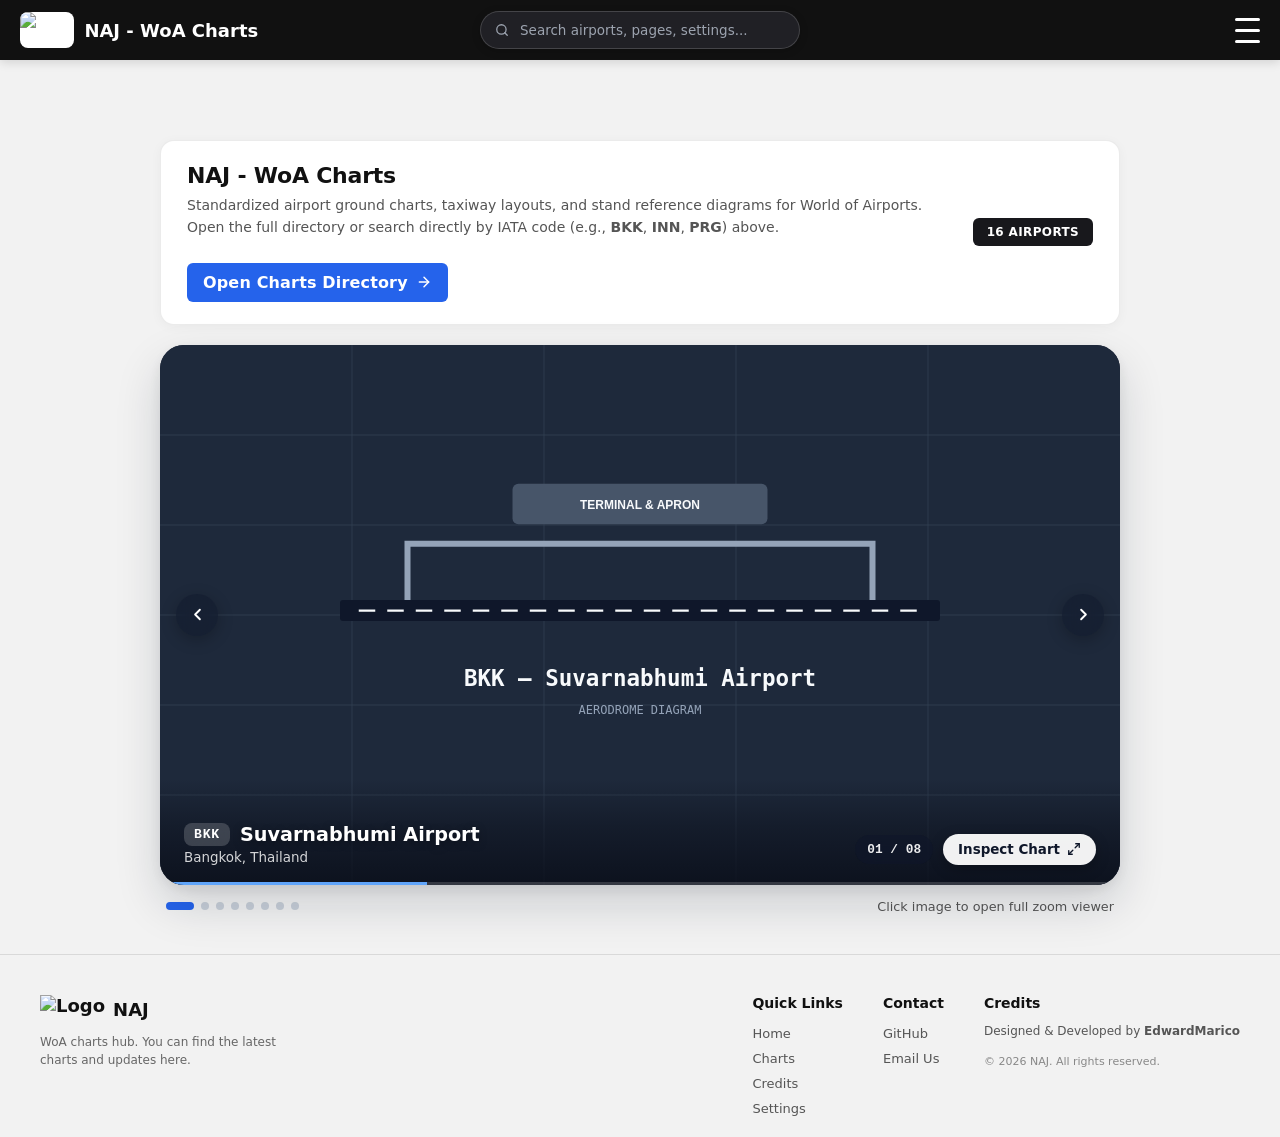
==== index.html @ 23a6c2d7 "Add files via upload" ====
<!DOCTYPE html>
<html lang="en">
<head>
    <meta charset="UTF-8">
    <meta name="viewport" content="width=device-width, initial-scale=1.0">
    <title>NAJ - WoA Charts</title>
    <link rel="icon" type="image/png" href="web-data/picture/Logoicon1.png">
    <script>
        if (localStorage.getItem("app_theme") === "dark") {
            document.documentElement.classList.add("dark-mode");
        }
    </script>
    <link rel="stylesheet" href="style.css">
    <style>
        /* ==========================================
           HOME PAGE — BORDERLESS FULL-BLEED PREVIEW
           ========================================== */
        .home-banner-actions {
            display: flex;
            flex-wrap: wrap;
            align-items: center;
            gap: 12px;
            margin-top: 16px;
        }

        .home-banner-actions .primary-btn {
            display: inline-flex;
            align-items: center;
            gap: 8px;
            text-decoration: none;
            font-weight: 600;
            letter-spacing: 0.01em;
        }

        /* พื้นที่แสดงภาพแบบโดดๆ ไม่มีเส้นกรอบล้อมรอบ */
        .preview-stage {
            width: 100%;
            display: flex;
            flex-direction: column;
            gap: 14px;
        }

        .chart-carousel-box {
            position: relative;
            width: 100%;
            aspect-ratio: 16 / 9;
            border-radius: 24px;
            overflow: hidden;
            border: none;
            background: #0f172a;
            box-shadow: 0 20px 46px rgba(15, 23, 42, 0.16), 0 4px 14px rgba(15, 23, 42, 0.08);
            user-select: none;
            transform: translateZ(0);
        }

        .dark-mode .chart-carousel-box {
            box-shadow: 0 24px 54px rgba(0, 0, 0, 0.48), 0 6px 18px rgba(0, 0, 0, 0.3);
        }

        .chart-carousel-track {
            display: flex;
            width: 100%;
            height: 100%;
            transition: transform 0.48s cubic-bezier(0.25, 1, 0.5, 1);
        }

        .no-animations .chart-carousel-track {
            transition: none;
        }

        .chart-carousel-slide {
            min-width: 100%;
            height: 100%;
            padding: 0;
            margin: 0;
            position: relative;
            cursor: pointer;
        }

        .chart-carousel-slide img {
            width: 100%;
            height: 100%;
            object-fit: cover;
            object-position: center;
            display: block;
            pointer-events: none;
            transition: transform 0.5s ease;
        }

        .chart-carousel-box:hover .chart-carousel-slide img {
            transform: scale(1.015);
        }

        .no-animations .chart-carousel-slide img {
            transition: none;
        }

        /* ไล่เฉดมืดบางๆ เฉพาะขอบล่างของภาพเพื่อให้ข้อความและปุ่มอ่านง่ายโดยไม่มีกรอบ */
        .preview-overlay-bar {
            position: absolute;
            left: 0;
            right: 0;
            bottom: 0;
            padding: 44px 24px 20px;
            background: linear-gradient(to top, rgba(9, 13, 24, 0.84) 0%, rgba(9, 13, 24, 0.45) 55%, rgba(9, 13, 24, 0) 100%);
            display: flex;
            justify-content: space-between;
            align-items: flex-end;
            gap: 16px;
            flex-wrap: wrap;
            z-index: 4;
            pointer-events: none;
        }

        .preview-overlay-info {
            display: flex;
            flex-direction: column;
            gap: 4px;
            color: #ffffff;
        }

        .preview-overlay-title-row {
            display: flex;
            align-items: center;
            gap: 10px;
            flex-wrap: wrap;
        }

        .preview-overlay-iata {
            font-family: ui-monospace, SFMono-Regular, Menlo, Monaco, Consolas, monospace;
            font-size: 0.82rem;
            font-weight: 700;
            letter-spacing: 0.06em;
            padding: 4px 10px;
            border-radius: 8px;
            background: rgba(255, 255, 255, 0.18);
            backdrop-filter: blur(10px);
            color: #ffffff;
        }

        .preview-overlay-name {
            margin: 0;
            font-size: 1.2rem;
            font-weight: 700;
            color: #ffffff;
            text-shadow: 0 2px 8px rgba(0, 0, 0, 0.35);
        }

        .preview-overlay-sub {
            font-size: 0.84rem;
            color: rgba(255, 255, 255, 0.82);
        }

        .preview-overlay-actions {
            display: flex;
            align-items: center;
            gap: 10px;
            pointer-events: auto;
        }

        .preview-overlay-counter {
            font-family: ui-monospace, SFMono-Regular, Menlo, Monaco, Consolas, monospace;
            font-size: 0.8rem;
            font-weight: 600;
            padding: 7px 12px;
            border-radius: 999px;
            background: rgba(15, 23, 42, 0.55);
            backdrop-filter: blur(10px);
            color: rgba(255, 255, 255, 0.92);
        }

        .preview-overlay-btn {
            display: inline-flex;
            align-items: center;
            gap: 7px;
            padding: 8px 15px;
            border-radius: 999px;
            background: rgba(255, 255, 255, 0.94);
            color: #0f172a;
            font-size: 0.84rem;
            font-weight: 700;
            text-decoration: none;
            box-shadow: 0 4px 14px rgba(0, 0, 0, 0.25);
            transition: transform 0.2s ease, background-color 0.2s ease;
        }

        .preview-overlay-btn:hover {
            background: #ffffff;
            transform: translateY(-1px);
        }

        /* ปุ่มเลื่อนซ้าย-ขวาแบบไร้เส้นกรอบ */
        .carousel-nav-btn {
            position: absolute;
            top: 50%;
            transform: translateY(-50%);
            width: 42px;
            height: 42px;
            border-radius: 50%;
            border: none;
            background: rgba(15, 23, 42, 0.48);
            backdrop-filter: blur(10px);
            color: #ffffff;
            display: grid;
            place-items: center;
            cursor: pointer;
            z-index: 5;
            box-shadow: 0 4px 16px rgba(0, 0, 0, 0.24);
            transition: transform 0.2s ease, background-color 0.2s ease;
        }

        .carousel-nav-btn:hover {
            background: rgba(15, 23, 42, 0.78);
            transform: translateY(-50%) scale(1.06);
        }

        .carousel-nav-btn.prev {
            left: 16px;
        }

        .carousel-nav-btn.next {
            right: 16px;
        }

        /* เส้น Progress บางๆ ติดขอบล่างสุดของรูป */
        .carousel-progress {
            position: absolute;
            left: 0;
            right: 0;
            bottom: 0;
            height: 3px;
            background: rgba(255, 255, 255, 0.16);
            z-index: 6;
        }

        .carousel-progress-fill {
            height: 100%;
            width: 0%;
            background: #60a5fa;
            transition: width 0.1s linear;
        }

        /* จุดบอกตำแหน่งสไลด์แบบมินิมอลด้านล่างภาพ */
        .carousel-controls-row {
            display: flex;
            justify-content: space-between;
            align-items: center;
            padding: 0 6px;
        }

        .carousel-dots {
            display: flex;
            align-items: center;
            gap: 7px;
        }

        .carousel-dot {
            width: 8px;
            height: 8px;
            border-radius: 999px;
            border: none;
            padding: 0;
            background: rgba(148, 163, 184, 0.45);
            cursor: pointer;
            transition: width 0.25s ease, background-color 0.25s ease;
        }

        .carousel-dot.active {
            width: 28px;
            background: #2563eb;
        }

        .dark-mode .carousel-dot.active {
            background: #60a5fa;
        }

        .preview-caption-hint {
            font-size: 0.8rem;
            opacity: 0.65;
        }

        @media (max-width: 640px) {
            .chart-carousel-box {
                aspect-ratio: 4 / 3;
                border-radius: 18px;
            }
            .preview-overlay-bar {
                padding: 36px 16px 16px;
            }
            .preview-overlay-name {
                font-size: 1.02rem;
            }
            .carousel-nav-btn {
                width: 36px;
                height: 36px;
            }
            .carousel-nav-btn.prev {
                left: 10px;
            }
            .carousel-nav-btn.next {
                right: 10px;
            }
        }
    </style>
</head>
<body>
    <!-- ==========================================
         HEADER & NAVIGATION + CENTERED TOPBAR SEARCH
         ========================================== -->
    <header>
        <div class="topbar">
            <div class="topbar-left">
                <a href="index.html" class="logo">
                    <img src="web-data/picture/Logoicon1.png" alt="Logo">
                    <span id="logoText" class="logo-text">NAJ - WoA Charts</span>
                </a>
            </div>

            <div class="topbar-center">
                <div class="topbar-search" id="topbarSearchBox">
                    <span class="search-icon" aria-hidden="true">
                        <svg width="14" height="14" viewBox="0 0 24 24" fill="none" stroke="currentColor" stroke-width="2.2" stroke-linecap="round" stroke-linejoin="round">
                            <circle cx="11" cy="11" r="8"></circle>
                            <line x1="21" y1="21" x2="16.65" y2="16.65"></line>
                        </svg>
                    </span>
                    <input
                        type="text"
                        id="topbarSearchInput"
                        placeholder="Search airports, pages, settings..."
                        autocomplete="off"
                        aria-label="Search site"
                        aria-expanded="false"
                        aria-controls="searchDropdown"
                    >
                    <button type="button" id="clearSearchBtn" class="clear-search-btn" title="Clear search" aria-label="Clear search">&times;</button>

                    <!-- Dropdown แสดงผลลัพธ์การค้นหา (จัดการโดย search.js) -->
                    <div class="search-dropdown" id="searchDropdown" role="listbox" aria-label="Search suggestions"></div>
                </div>
            </div>

            <div class="topbar-right">
                <div class="menu">
                    <div class="hamburger" id="hamburgerMenu" role="button" tabindex="0" aria-label="Toggle menu" aria-expanded="false">
                        <span class="bar"></span>
                        <span class="bar"></span>
                        <span class="bar"></span>
                    </div>
                </div>
            </div>
        </div>

        <div class="menu-card">
            <h2>Menu</h2>
            <button onclick="navigateTo('charts.html')" style="--menu-index: 1;">WoA Charts</button>
            <button onclick="navigateTo('credits.html')" style="--menu-index: 2;">Credits</button>
            <button onclick="navigateTo('settings.html')" class="settings-btn" title="Settings" aria-label="Settings" style="--menu-index: 3;">
                <svg width="16" height="16" viewBox="0 0 24 24" fill="none" stroke="currentColor" stroke-width="2" stroke-linecap="round" stroke-linejoin="round" aria-hidden="true">
                    <circle cx="12" cy="12" r="3"></circle>
                    <path d="M19.4 15a1.65 1.65 0 0 0 .33 1.82l.06.06a2 2 0 0 1 0 2.83 2 2 0 0 1-2.83 0l-.06-.06a1.65 1.65 0 0 0-1.82-.33 1.65 1.65 0 0 0-1 1.51V21a2 2 0 0 1-2 2 2 2 0 0 1-2-2v-.09A1.65 1.65 0 0 0 9 19.4a1.65 1.65 0 0 0-1.82.33l-.06.06a2 2 0 0 1-2.83 0 2 2 0 0 1 0-2.83l.06-.06a1.65 1.65 0 0 0 .33-1.82 1.65 1.65 0 0 0-1.51-1H3a2 2 0 0 1-2-2 2 2 0 0 1 2-2h.09A1.65 1.65 0 0 0 4.6 9a1.65 1.65 0 0 0-.33-1.82l-.06-.06a2 2 0 0 1 0-2.83 2 2 0 0 1 2.83 0l.06.06a1.65 1.65 0 0 0 1.82.33H9a1.65 1.65 0 0 0 1-1.51V3a2 2 0 0 1 2-2 2 2 0 0 1 2 2v.09a1.65 1.65 0 0 0 1 1.51 1.65 1.65 0 0 0 1.82-.33l.06-.06a2 2 0 0 1 2.83 0 2 2 0 0 1 0 2.83l-.06.06a1.65 1.65 0 0 0-.33 1.82V9a1.65 1.65 0 0 0 1.51 1H21a2 2 0 0 1 2 2 2 2 0 0 1-2 2h-.09a1.65 1.65 0 0 0-1.51 1z"></path>
                </svg>
            </button>
        </div>
    </header>

    <!-- ==========================================
         MAIN CONTENT (INTRO BANNER + BORDERLESS IMAGE PREVIEW)
         ========================================== -->
    <main class="NAJ-container">
        <div class="charts-wrapper">
            <!-- Banner หัวข้อหลัก -->
            <section class="charts-intro-banner reveal-section" style="--stagger-delay: 0ms;">
                <div class="intro-text">
                    <h1>NAJ - WoA Charts</h1>
                    <p>
                        Standardized airport ground charts, taxiway layouts, and stand reference diagrams for World of Airports.
                        Open the full directory or search directly by IATA code (e.g., <strong>BKK</strong>, <strong>INN</strong>, <strong>PRG</strong>) above.
                    </p>
                    <div class="home-banner-actions">
                        <a href="charts.html" class="primary-btn">
                            <span>Open Charts Directory</span>
                            <svg width="16" height="16" viewBox="0 0 24 24" fill="none" stroke="currentColor" stroke-width="2.2" stroke-linecap="round" stroke-linejoin="round" aria-hidden="true">
                                <line x1="5" y1="12" x2="19" y2="12"></line>
                                <polyline points="12 5 19 12 12 19"></polyline>
                            </svg>
                        </a>
                    </div>
                </div>
                <div class="charts-count-badge" id="homeChartsCountBadge">5 Charts</div>
            </section>

            <!-- ภาพ Preview โดดๆ เต็มกรอบโค้งมน ไม่มีเส้นกรอบ -->
            <section class="preview-stage reveal-section" style="--stagger-delay: 85ms;" aria-label="Airport Chart Preview">
                <div class="chart-carousel-box" id="chartCarouselBox">
                    <button type="button" class="carousel-nav-btn prev" id="chartPrevBtn" aria-label="Previous chart">
                        <svg width="19" height="19" viewBox="0 0 24 24" fill="none" stroke="currentColor" stroke-width="2.4" stroke-linecap="round" stroke-linejoin="round">
                            <polyline points="15 18 9 12 15 6"></polyline>
                        </svg>
                    </button>

                    <div class="chart-carousel-track" id="chartCarouselTrack"></div>

                    <button type="button" class="carousel-nav-btn next" id="chartNextBtn" aria-label="Next chart">
                        <svg width="19" height="19" viewBox="0 0 24 24" fill="none" stroke="currentColor" stroke-width="2.4" stroke-linecap="round" stroke-linejoin="round">
                            <polyline points="9 18 15 12 9 6"></polyline>
                        </svg>
                    </button>

                    <!-- ข้อมูลสนามบินซ้อนบนขอบล่างภาพ -->
                    <div class="preview-overlay-bar">
                        <div class="preview-overlay-info">
                            <div class="preview-overlay-title-row">
                                <span class="preview-overlay-iata" id="carouselIataBadge">INN</span>
                                <h2 class="preview-overlay-name" id="carouselAirportName">Innsbruck Airport</h2>
                            </div>
                            <span class="preview-overlay-sub" id="carouselAirportSub">Innsbruck, Austria • RWY 08 / 26</span>
                        </div>

                        <div class="preview-overlay-actions">
                            <span class="preview-overlay-counter" id="carouselCounterPill">01 / 05</span>
                            <a href="viewer.html?iata=INN" id="carouselViewerLink" class="preview-overlay-btn">
                                <span>Inspect Chart</span>
                                <svg width="14" height="14" viewBox="0 0 24 24" fill="none" stroke="currentColor" stroke-width="2.3" stroke-linecap="round" stroke-linejoin="round" aria-hidden="true">
                                    <polyline points="15 3 21 3 21 9"></polyline>
                                    <polyline points="9 21 3 21 3 15"></polyline>
                                    <line x1="21" y1="3" x2="14" y2="10"></line>
                                    <line x1="3" y1="21" x2="10" y2="14"></line>
                                </svg>
                            </a>
                        </div>
                    </div>

                    <div class="carousel-progress">
                        <div class="carousel-progress-fill" id="carouselProgressFill"></div>
                    </div>
                </div>

                <div class="carousel-controls-row">
                    <div class="carousel-dots" id="carouselDots"></div>
                    <span class="preview-caption-hint">Click image to open full zoom viewer</span>
                </div>
            </section>
        </div>
    </main>

    <!-- ==========================================
         FOOTER
         ========================================== -->
    <footer class="site-footer">
        <div class="footer-container">
            <div class="footer-brand">
                <a href="index.html" class="footer-logo">
                    <img src="web-data/picture/Logoicon1.png" alt="Logo">
                    <span>NAJ</span>
                </a>
                <p class="footer-desc">WoA charts hub. You can find the latest charts and updates here.</p>
            </div>

            <div class="footer-links-group">
                <div class="footer-col">
                    <h4>Quick Links</h4>
                    <ul>
                        <li><a href="index.html">Home</a></li>
                        <li><a href="charts.html">Charts</a></li>
                        <li><a href="credits.html">Credits</a></li>
                        <li><a href="settings.html">Settings</a></li>
                    </ul>
                </div>

                <div class="footer-col">
                    <h4>Contact</h4>
                    <ul>
                        <li><a href="https://github.com/EdwardMarico" target="_blank">GitHub</a></li>
                        <li><a href="mailto:thiraphat.yt.ac@gmail.com">Email Us</a></li>
                    </ul>
                </div>

                <div class="footer-col">
                    <h4>Credits</h4>
                    <p>Designed &amp; Developed by <strong>EdwardMarico</strong></p>
                    <p class="copyright">&copy; 2026 NAJ. All rights reserved.</p>
                </div>
            </div>
        </div>
    </footer>

    <script src="script.js"></script>
    <script src="context-menu.js"></script>
    <script src="search.js"></script>
    <script>
        // ข้อมูลสนามบินตัวอย่าง (ใช้เป็น Fallback เมื่อเปิดไฟล์โดยไม่ได้รันผ่าน Web Server)
        const defaultFeaturedCharts = [
            {
                iata: "INN",
                name: "Innsbruck Airport",
                location: "Innsbruck, Austria",
                rwy: "RWY 08 / 26",
                file: "https://res.cloudinary.com/r7rd0eyy/image/upload/v1795116016/INN.png"
            },
            {
                iata: "BRI",
                name: "Bari Karol Wojtyła Airport",
                location: "Bari, Italy",
                rwy: "RWY 07 / 25",
                file: "https://res.cloudinary.com/r7rd0eyy/image/upload/v1795116016/BRI.png"
            },
            {
                iata: "PRG",
                name: "Václav Havel Airport Prague",
                location: "Prague, Czech Republic",
                rwy: "RWY 06/24 • 12/30",
                file: "https://res.cloudinary.com/r7rd0eyy/image/upload/v1795116016/PRG.png"
            },
            {
                iata: "IAD",
                name: "Washington Dulles Intl",
                location: "Dulles, Virginia, USA",
                rwy: "RWY 01L/19R • 01C/19C • 01R/19L • 12/30",
                file: "https://res.cloudinary.com/r7rd0eyy/image/upload/v1795116016/IAD.png"
            },
            {
                iata: "BKK",
                name: "Suvarnabhumi Airport",
                location: "Bangkok, Thailand",
                rwy: "RWY 01L/19R • 01R/19L • 02R/20L",
                file: "https://res.cloudinary.com/r7rd0eyy/image/upload/v1795116016/BKK.png"
            }
        ];

        // ภาพจำลองเต็มกรอบ (ทำงานเฉพาะกรณีที่ยังไม่พบไฟล์รูปจริงตาม path)
        function buildFallbackSvg(chart) {
            const svg = `
                <svg xmlns="http://www.w3.org/2000/svg" width="1280" height="720" viewBox="0 0 1280 720">
                    <rect width="1280" height="720" fill="#1e293b"/>
                    <g stroke="#334155" stroke-width="1">
                        <line x1="0" y1="120" x2="1280" y2="120"/><line x1="0" y1="240" x2="1280" y2="240"/>
                        <line x1="0" y1="360" x2="1280" y2="360"/><line x1="0" y1="480" x2="1280" y2="480"/>
                        <line x1="0" y1="600" x2="1280" y2="600"/>
                        <line x1="256" y1="0" x2="256" y2="720"/><line x1="512" y1="0" x2="512" y2="720"/>
                        <line x1="768" y1="0" x2="768" y2="720"/><line x1="1024" y1="0" x2="1024" y2="720"/>
                    </g>
                    <rect x="240" y="340" width="800" height="28" rx="4" fill="#0f172a"/>
                    <line x1="265" y1="354" x2="1015" y2="354" stroke="#f8fafc" stroke-width="3" stroke-dasharray="22 16"/>
                    <path d="M 330 340 L 330 265 L 950 265 L 950 340" fill="none" stroke="#94a3b8" stroke-width="8"/>
                    <rect x="470" y="185" width="340" height="54" rx="8" fill="#475569"/>
                    <text x="640" y="218" text-anchor="middle" font-family="sans-serif" font-size="16" font-weight="bold" fill="#f8fafc">TERMINAL &amp; APRON</text>
                    <text x="640" y="455" text-anchor="middle" font-family="monospace" font-size="30" font-weight="bold" fill="#f8fafc">${chart.iata} — ${chart.name}</text>
                    <text x="640" y="492" text-anchor="middle" font-family="monospace" font-size="16" fill="#94a3b8">${chart.rwy || "AERODROME DIAGRAM"}</text>
                </svg>`;
            return "data:image/svg+xml;charset=UTF-8," + encodeURIComponent(svg);
        }

        document.addEventListener("DOMContentLoaded", async () => {
            // 1. ซิงค์ธีมและแอนิเมชันจากหน้า Settings
            const isDark = (localStorage.getItem("app_theme") || "light") === "dark";
            const isAnim = localStorage.getItem("setting_enableAnimation") !== "false";

            document.documentElement.classList.toggle("dark-mode", isDark);
            document.body.classList.toggle("dark-mode", isDark);
            document.body.classList.toggle("no-animations", !isAnim);

            const revealSections = document.querySelectorAll(".reveal-section");
            requestAnimationFrame(() => {
                setTimeout(() => {
                    revealSections.forEach((sec) => sec.classList.add("is-revealed"));
                }, 90);
            });

            // 2. แปลงข้อมูลสนามบินให้รองรับทั้ง "file" เดี่ยว และ "charts" หลายแบบ
            function normalizeAirportCharts(airport) {
                if (Array.isArray(airport.charts) && airport.charts.length > 0) {
                    return airport.charts
                        .filter((c) => c && c.file)
                        .map((c, idx) => ({
                            name: (c.name || `Taxi Layout ${idx + 1}`).trim(),
                            file: String(c.file).trim()
                        }));
                }
                if (airport.file) {
                    return [{
                        name: (airport.chartName || "Airport Chart").trim(),
                        file: String(airport.file).trim()
                    }];
                }
                return [];
            }

            // โหลดข้อมูลจาก charts-data.json หากมีในโปรเจกต์
            let allAirports = [];
            let loadedFromJson = false;
            try {
                const res = await fetch("charts-data.json");
                if (res.ok) {
                    const parsed = await res.json();
                    if (Array.isArray(parsed) && parsed.length > 0) {
                        allAirports = parsed.map((a) => ({
                            iata: (a.iata || "").trim().toUpperCase(),
                            name: (a.name || "").trim(),
                            location: (a.location || "").trim(),
                            rwy: a.rwy || "",
                            charts: normalizeAirportCharts(a)
                        }));
                        loadedFromJson = true;
                    }
                }
            } catch (_) {
                // ใช้ข้อมูลสำรองด้านล่างเมื่อเปิดไฟล์แบบ Local
            }

            if (!loadedFromJson) {
                allAirports = defaultFeaturedCharts.map((a) => ({
                    iata: a.iata,
                    name: a.name,
                    location: a.location,
                    rwy: a.rwy,
                    charts: [{ name: "Airport Chart", file: a.file }]
                }));
            }

            const countBadge = document.getElementById("homeChartsCountBadge");
            if (countBadge) {
                countBadge.textContent = loadedFromJson
                    ? `${allAirports.length} Airports`
                    : `${allAirports.length} Charts`;
            }

            // ==========================================
            // 3. ระบบสไลด์ภาพเต็มกรอบโค้งมน (Borderless Full-Bleed Preview)
            // ==========================================
            const carouselSlidesData = allAirports.slice(0, 8).map((a) => ({
                iata: a.iata,
                name: a.name,
                location: a.location,
                rwy: a.rwy,
                chartCount: a.charts.length,
                image: a.charts[0] ? a.charts[0].file : `web-data/charts/${a.iata}.png`
            }));

            const carouselBox = document.getElementById("chartCarouselBox");
            const track = document.getElementById("chartCarouselTrack");
            const prevBtn = document.getElementById("chartPrevBtn");
            const nextBtn = document.getElementById("chartNextBtn");
            const dotsContainer = document.getElementById("carouselDots");
            const progressFill = document.getElementById("carouselProgressFill");
            const iataBadgeEl = document.getElementById("carouselIataBadge");
            const airportNameEl = document.getElementById("carouselAirportName");
            const airportSubEl = document.getElementById("carouselAirportSub");
            const counterPillEl = document.getElementById("carouselCounterPill");
            const viewerLinkEl = document.getElementById("carouselViewerLink");

            const AUTO_SLIDE_MS = 4500;
            let currentIndex = 0;
            let isPaused = false;
            let elapsed = 0;
            let lastTime = null;

            carouselSlidesData.forEach((chart, idx) => {
                const slide = document.createElement("div");
                slide.className = "chart-carousel-slide";
                slide.title = `Open ${chart.iata} — ${chart.name}`;

                const img = document.createElement("img");
                img.src = chart.image;
                img.alt = `${chart.iata} - ${chart.name}`;
                img.onerror = () => {
                    img.onerror = null;
                    img.src = buildFallbackSvg(chart);
                };

                slide.addEventListener("click", (e) => {
                    if (e.target.closest(".preview-overlay-actions")) return;
                    const href = `viewer.html?iata=${encodeURIComponent(chart.iata)}`;
                    if (typeof navigateTo === "function") {
                        navigateTo(href);
                    } else {
                        window.location.href = href;
                    }
                });

                slide.appendChild(img);
                track.appendChild(slide);

                const dot = document.createElement("button");
                dot.type = "button";
                dot.className = "carousel-dot" + (idx === 0 ? " active" : "");
                dot.setAttribute("aria-label", `Show ${chart.iata} chart`);
                dot.addEventListener("click", () => goToSlide(idx));
                dotsContainer.appendChild(dot);
            });

            const dots = Array.from(dotsContainer.querySelectorAll(".carousel-dot"));

            function padTwo(num) {
                return String(num).padStart(2, "0");
            }

            function updateCarousel() {
                track.style.transform = `translateX(-${currentIndex * 100}%)`;
                dots.forEach((dot, idx) => dot.classList.toggle("active", idx === currentIndex));
                const current = carouselSlidesData[currentIndex];
                if (current) {
                    iataBadgeEl.textContent = current.iata;
                    airportNameEl.textContent = current.name;

                    const subParts = [];
                    if (current.location) subParts.push(current.location);
                    if (current.rwy) subParts.push(current.rwy);
                    if (current.chartCount > 1) subParts.push(`${current.chartCount} Taxi Layouts`);
                    airportSubEl.textContent = subParts.join(" • ");

                    counterPillEl.textContent = `${padTwo(currentIndex + 1)} / ${padTwo(carouselSlidesData.length)}`;
                    viewerLinkEl.href = `viewer.html?iata=${encodeURIComponent(current.iata)}`;
                }
            }

            function goToSlide(index) {
                currentIndex = (index + carouselSlidesData.length) % carouselSlidesData.length;
                elapsed = 0;
                progressFill.style.width = "0%";
                updateCarousel();
            }

            function nextSlide() {
                goToSlide(currentIndex + 1);
            }

            function prevSlide() {
                goToSlide(currentIndex - 1);
            }

            prevBtn.addEventListener("click", (e) => {
                e.stopPropagation();
                prevSlide();
            });
            nextBtn.addEventListener("click", (e) => {
                e.stopPropagation();
                nextSlide();
            });

            document.addEventListener("keydown", (e) => {
                const activeEl = document.activeElement;
                if (activeEl && (activeEl.tagName === "INPUT" || activeEl.tagName === "TEXTAREA" || activeEl.isContentEditable)) return;
                if (e.key === "ArrowLeft") prevSlide();
                if (e.key === "ArrowRight") nextSlide();
            });

            carouselBox.addEventListener("mouseenter", () => { isPaused = true; });
            carouselBox.addEventListener("mouseleave", () => {
                isPaused = false;
                lastTime = performance.now();
            });

            let touchStartX = 0;
            carouselBox.addEventListener("touchstart", (e) => {
                touchStartX = e.changedTouches[0].screenX;
                isPaused = true;
            }, { passive: true });

            carouselBox.addEventListener("touchend", (e) => {
                const diff = touchStartX - e.changedTouches[0].screenX;
                if (Math.abs(diff) > 40) {
                    diff > 0 ? nextSlide() : prevSlide();
                }
                isPaused = false;
                lastTime = performance.now();
            }, { passive: true });

            function tickAutoSlide(now) {
                if (!lastTime) lastTime = now;
                const dt = now - lastTime;
                lastTime = now;

                if (!isPaused && !document.hidden) {
                    elapsed += dt;
                    const pct = Math.min((elapsed / AUTO_SLIDE_MS) * 100, 100);
                    progressFill.style.width = `${pct}%`;
                    if (elapsed >= AUTO_SLIDE_MS) nextSlide();
                }
                requestAnimationFrame(tickAutoSlide);
            }

            updateCarousel();
            requestAnimationFrame(tickAutoSlide);
        });
    </script>
</body>
</html>
---- style.css ----
/* ==========================================
   GLOBAL & RESET SETTINGS
   ========================================== */
:root {
    color-scheme: light;
    --ease-smooth: cubic-bezier(0.22, 1, 0.36, 1);
    --ease-soft-spring: cubic-bezier(0.34, 1.36, 0.64, 1);
}

* {
    box-sizing: border-box;
    font-family: system-ui, -apple-system, BlinkMacSystemFont, 'Segoe UI', Roboto, sans-serif;
    forced-color-adjust: none;
}

html {
    scroll-behavior: smooth;
}

html, body {
    margin: 0;
    padding: 0;
    min-height: 100vh;
    background-color: #f2f2f2 !important;
    color: #000 !important;

    -ms-overflow-style: none;
    scrollbar-width: none;
}

html::-webkit-scrollbar,
body::-webkit-scrollbar {
    display: none;
}

body {
    display: flex;
    flex-direction: column;
}

body.no-scroll {
    overflow: hidden !important;
}

body.no-animations,
body.no-animations *,
body.no-animations *::before,
body.no-animations *::after {
    animation-duration: 0.01ms !important;
    animation-delay: 0ms !important;
    animation-iteration-count: 1 !important;
    transition-duration: 0.01ms !important;
    transition-delay: 0ms !important;
}

header {
    position: sticky;
    top: 0;
    z-index: 1000;
}

/* ==========================================
   TOPBAR & NAVIGATION (CENTERED SEARCH)
   ========================================== */
.topbar {
    width: 100%;
    height: 60px;
    background: #111;
    display: grid;
    grid-template-columns: 1fr auto 1fr;
    align-items: center;
    gap: 12px;
    padding: 0 20px;
    box-shadow: 0 2px 10px rgba(0, 0, 0, 0.14);
}

.topbar-left {
    justify-self: start;
    display: flex;
    align-items: center;
    min-width: 0;
    animation: topbarElementIn 0.45s var(--ease-smooth) 0.02s both;
}

.topbar-center {
    justify-self: center;
    display: flex;
    align-items: center;
    justify-content: center;
    min-width: 0;
    animation: topbarElementIn 0.45s var(--ease-smooth) 0.08s both;
}

.topbar-right {
    justify-self: end;
    display: flex;
    align-items: center;
    gap: 16px;
    animation: topbarElementIn 0.45s var(--ease-smooth) 0.14s both;
}

@keyframes topbarElementIn {
    from {
        opacity: 0;
        transform: translateY(-6px);
    }
    to {
        opacity: 1;
        transform: translateY(0);
    }
}

.logo {
    display: flex;
    align-items: center;
    text-decoration: none;
    color: white;
    min-width: 0;
}

.logo img {
    height: 36px;
    background: white;
    border-radius: 8px;
    flex-shrink: 0;
    transition: transform 0.35s var(--ease-smooth);
}

.logo:hover img {
    transform: scale(1.04);
}

.logo span {
    color: white;
    font-size: 18px;
    font-weight: bold;
    margin-left: 10px;
    white-space: nowrap;
    overflow: hidden;
    text-overflow: ellipsis;
}

.logo-text {
    transition: opacity 0.18s var(--ease-smooth), transform 0.25s var(--ease-smooth);
}

.topbar-actions {
    display: flex;
    align-items: center;
    gap: 16px;
    flex-shrink: 0;
}

/* Centered Search Bar */
.topbar-search {
    position: relative;
    display: flex;
    align-items: center;
    background-color: #202025;
    border: 1px solid rgba(255, 255, 255, 0.16);
    border-radius: 22px;
    padding: 0 14px;
    height: 38px;
    width: 320px;
    box-shadow: 0 2px 8px rgba(0, 0, 0, 0.2);
    transition:
        width 0.38s var(--ease-smooth),
        border-color 0.3s var(--ease-smooth),
        background-color 0.3s var(--ease-smooth),
        box-shadow 0.35s var(--ease-smooth),
        opacity 0.28s var(--ease-smooth),
        transform 0.32s var(--ease-smooth);
}

.topbar-search:hover {
    border-color: rgba(255, 255, 255, 0.3);
    background-color: #26262c;
}

.topbar-search:focus-within {
    width: 390px;
    border-color: #3b82f6;
    background-color: #2a2a31;
    box-shadow: 0 0 0 3px rgba(59, 130, 246, 0.22), 0 6px 18px rgba(0, 0, 0, 0.28);
}

.topbar-search .search-icon {
    display: inline-flex;
    align-items: center;
    justify-content: center;
    color: #9ca3af;
    margin-right: 9px;
    flex-shrink: 0;
    user-select: none;
    transition: color 0.25s var(--ease-smooth), transform 0.3s var(--ease-smooth);
}

.topbar-search:focus-within .search-icon {
    color: #60a5fa;
    transform: scale(1.06);
}

.topbar-search input {
    width: 100%;
    background: transparent;
    border: none;
    outline: none;
    color: #ffffff;
    font-size: 13.5px;
}

.topbar-search input::placeholder {
    color: #9ca3af;
    transition: color 0.25s ease;
}

.topbar-search:focus-within input::placeholder {
    color: #b4bcc8;
}

.clear-search-btn {
    display: inline-flex;
    align-items: center;
    justify-content: center;
    background: transparent;
    border: none;
    color: #9ca3af;
    font-size: 18px;
    line-height: 1;
    cursor: pointer;
    padding: 0 3px;
    margin-left: 4px;
    opacity: 0;
    transform: scale(0.7);
    pointer-events: none;
    transition:
        opacity 0.24s var(--ease-smooth),
        transform 0.26s var(--ease-smooth),
        color 0.2s ease;
}

.clear-search-btn.visible {
    opacity: 1;
    transform: scale(1);
    pointer-events: auto;
}

.clear-search-btn:hover {
    color: #ffffff;
    transform: scale(1.12);
}

.topbar-search.menu-opened {
    opacity: 0;
    transform: translateY(-4px) scale(0.96);
    pointer-events: none;
}

@media (max-width: 820px) {
    .topbar-search {
        width: 240px;
    }
    .topbar-search:focus-within {
        width: 280px;
    }
    .logo span {
        font-size: 16px;
    }
}

@media (max-width: 640px) {
    .topbar {
        padding: 0 14px;
        gap: 8px;
    }
    .topbar-actions {
        gap: 12px;
    }
    .topbar-search {
        width: 195px;
        height: 36px;
        padding: 0 11px;
    }
    .topbar-search:focus-within {
        width: 215px;
    }
    .logo span {
        font-size: 14px;
        margin-left: 8px;
        max-width: 92px;
    }
}

@media (max-width: 440px) {
    .logo span {
        display: none;
    }
    .topbar-search {
        width: 205px;
    }
    .topbar-search:focus-within {
        width: 225px;
    }
}

/* Hamburger Icon */
#hamburgerMenu,
.hamburger {
    display: flex;
    flex-direction: column;
    cursor: pointer;
    position: relative;
    z-index: 9999;
}

.hamburger .bar {
    height: 3px;
    width: 25px;
    background: white;
    margin: 4px 0;
    border-radius: 2px;
    transition: transform 0.36s var(--ease-smooth), opacity 0.28s var(--ease-smooth);
}

#hamburgerMenu.active .bar:nth-child(1) {
    transform: translateY(11px) rotate(45deg);
}

#hamburgerMenu.active .bar:nth-child(2) {
    opacity: 0;
    transform: scaleX(0.4);
}

#hamburgerMenu.active .bar:nth-child(3) {
    transform: translateY(-11px) rotate(-45deg);
}

/* Menu Card Container */
.menu-card {
    display: flex;
    flex-direction: row;
    align-items: center;
    gap: 10px;
    padding: 0 10px;

    position: absolute;
    top: 10px;
    right: 60px;
    height: 40px;
    width: max-content;
    max-width: min(65vw, calc(100vw - 110px));
    min-width: 0;

    background: transparent;
    color: #ffffff;

    overflow-x: auto;
    overflow-y: hidden;
    white-space: nowrap;

    transform: translateX(18px);
    opacity: 0;
    visibility: hidden;
    pointer-events: none;

    transition:
        transform 0.38s var(--ease-smooth),
        opacity 0.32s var(--ease-smooth),
        visibility 0.32s ease;

    z-index: 1001;

    -ms-overflow-style: none;
    scrollbar-width: none;
}

.menu-card.visible {
    opacity: 1;
    visibility: visible;
    pointer-events: auto;
    transform: translateX(0);
    transition-delay: 0.06s;
}

.menu-card > * {
    flex-shrink: 0;
}

.menu-card::-webkit-scrollbar {
    display: none;
}

.menu-card h2 {
    display: none;
}

.menu-card button {
    flex-shrink: 0;
    padding: 8px 16px;
    font-size: 14px;
    font-weight: 500;
    color: #ffffff;
    background: transparent;
    border: 1px solid rgba(255, 255, 255, 0.4);
    border-radius: 20px;
    cursor: pointer;
    opacity: 0;
    transform: translateX(12px);
    transition:
        opacity 0.32s var(--ease-smooth),
        transform 0.36s var(--ease-smooth),
        background-color 0.22s ease,
        border-color 0.22s ease;
}

.menu-card.visible button {
    opacity: 1;
    transform: translateX(0);
    transition-delay: calc(0.08s + var(--menu-index, 0) * 0.055s);
}

.menu-card button.settings-btn {
    display: inline-flex;
    align-items: center;
    justify-content: center;
    width: 34px;
    height: 34px;
    padding: 0;
}

.menu-card button:hover {
    background-color: rgba(255, 255, 255, 0.2);
    border-color: #ffffff;
}

/* Dropdown Submenu */
.dropdown-container {
    position: relative;
    display: inline-block;
    flex-shrink: 0;
}

#friendsSubmenu {
    display: flex;
    flex-direction: column;
    box-sizing: border-box;
    background-color: #1a1a1a;
    border-radius: 8px;
    padding: 8px 0;
    box-shadow: 0px 8px 20px rgba(0, 0, 0, 0.4);

    opacity: 0;
    visibility: hidden;
    transform: translateY(-10px) scale(0.95);
    transform-origin: top center;
    transition: 
        opacity 0.4s cubic-bezier(0.16, 1, 0.3, 1),
        transform 0.4s cubic-bezier(0.16, 1, 0.3, 1),
        visibility 0.4s ease;

    pointer-events: none; 
}

#friendsSubmenu.show {
    opacity: 1;
    visibility: visible;
    transform: translateY(0) scale(1);
    pointer-events: auto;
}

.submenu {
    display: none;
    position: absolute;
    top: calc(100% + 8px);
    left: 0;
    width: 100%;
    min-width: 0;
    box-sizing: border-box;

    background: #1e1e1e;
    box-shadow: 0 10px 20px rgba(0, 0, 0, 0.5);
    border-radius: 8px;
    border: 1px solid #333;

    z-index: 99999;

    flex-direction: column;
    padding: 6px;
    gap: 4px;

    opacity: 0;
    visibility: hidden;
    pointer-events: none;
    transform: translateY(-6px);
    transition: opacity 0.25s var(--ease-smooth), transform 0.25s var(--ease-smooth), visibility 0.25s ease;
}

.submenu button {
    width: 100%;
    text-align: left;
    background: transparent;
    border: none;
    color: #ffffff;
    padding: 8px 12px;
    border-radius: 4px;
    cursor: pointer;
    font-size: 14px;
    white-space: nowrap;
}

.submenu button:hover {
    background: rgba(255, 255, 255, 0.2);
    color: #ffffff;
}

.submenu.show {
    display: flex !important;
    opacity: 1;
    visibility: visible;
    pointer-events: auto;
    transform: translateY(0);
}

#adminCmdBtn {
    border-color: rgba(239, 68, 68, 0.6);
    color: #f87171;
}

#adminCmdBtn:hover {
    background-color: rgba(239, 68, 68, 0.2);
    border-color: #ef4444;
    color: #ffffff;
}

/* ==========================================
   SEARCH DROPDOWN & HIGHLIGHT STYLES
   ========================================== */
.search-dropdown {
    --dropdown-shift-x: 0px;
    position: absolute;
    top: calc(100% + 10px);
    left: 50%;
    width: 420px;
    max-width: calc(100vw - 24px);
    max-height: 370px;
    overflow-y: auto;
    background-color: #ffffff;
    border: 1px solid rgba(0, 0, 0, 0.09);
    border-radius: 14px;
    box-shadow: 0 14px 36px rgba(0, 0, 0, 0.15);
    padding: 6px;
    display: flex;
    flex-direction: column;
    gap: 2px;
    z-index: 1200;

    opacity: 0;
    visibility: hidden;
    pointer-events: none;
    transform-origin: top center;
    transform: translateX(calc(-50% + var(--dropdown-shift-x))) translateY(-8px) scale(0.97);
    transition:
        opacity 0.28s var(--ease-smooth),
        transform 0.34s var(--ease-smooth),
        visibility 0.28s ease;
}

.search-dropdown.open {
    opacity: 1;
    visibility: visible;
    pointer-events: auto;
    transform: translateX(calc(-50% + var(--dropdown-shift-x))) translateY(0) scale(1);
}

.search-dropdown-header {
    display: flex;
    justify-content: space-between;
    align-items: center;
    padding: 6px 10px 4px;
    font-size: 11px;
    font-weight: 600;
    color: #64748b;
    letter-spacing: 0.02em;
}

.search-dropdown-hint {
    font-weight: 400;
    opacity: 0.85;
}

.search-dropdown-item {
    display: flex;
    align-items: center;
    justify-content: space-between;
    gap: 10px;
    padding: 9px 10px;
    border-radius: 9px;
    text-decoration: none;
    color: inherit;
    opacity: 0;
    animation: dropdownItemCascade 0.32s var(--ease-smooth) forwards;
    animation-delay: calc(var(--drop-index, 0) * 32ms);
    transition:
        background-color 0.2s var(--ease-smooth),
        transform 0.24s var(--ease-smooth);
}

@keyframes dropdownItemCascade {
    from {
        opacity: 0;
        transform: translateY(6px);
    }
    to {
        opacity: 1;
        transform: translateY(0);
    }
}

.search-dropdown-item:hover,
.search-dropdown-item.is-active {
    background-color: rgba(37, 99, 235, 0.09);
    transform: translateX(3px);
}

.dropdown-item-left {
    display: flex;
    align-items: center;
    gap: 10px;
    min-width: 0;
    flex: 1;
}

.dropdown-iata-tag {
    flex-shrink: 0;
    min-width: 44px;
    text-align: center;
    padding: 3px 7px;
    font-family: ui-monospace, SFMono-Regular, Menlo, Monaco, Consolas, monospace;
    font-size: 12px;
    font-weight: 700;
    letter-spacing: 0.04em;
    color: #1d4ed8;
    background-color: rgba(37, 99, 235, 0.1);
    border-radius: 6px;
    transition: background-color 0.2s ease, color 0.2s ease;
}

.dropdown-item-text {
    display: flex;
    flex-direction: column;
    min-width: 0;
    gap: 2px;
}

.dropdown-airport-name {
    font-size: 13.5px;
    font-weight: 600;
    color: #18181c;
    white-space: nowrap;
    overflow: hidden;
    text-overflow: ellipsis;
}

.dropdown-airport-location {
    font-size: 12px;
    color: #64748b;
    white-space: nowrap;
    overflow: hidden;
    text-overflow: ellipsis;
}

.dropdown-match-badge {
    flex-shrink: 0;
    font-size: 10.5px;
    font-weight: 600;
    padding: 2px 7px;
    border-radius: 999px;
    color: #b45309;
    background-color: rgba(245, 158, 11, 0.14);
}

.search-dropdown-empty {
    padding: 18px 12px;
    text-align: center;
    font-size: 13px;
    color: #64748b;
    animation: dropdownItemCascade 0.3s var(--ease-smooth) forwards;
}

mark.search-highlight {
    background-color: rgba(37, 99, 235, 0.18);
    color: #1d4ed8;
    font-weight: 700;
    padding: 0 2px;
    border-radius: 3px;
}

@media (max-width: 640px) {
    .search-dropdown {
        width: calc(100vw - 24px);
    }
    .search-dropdown-hint {
        display: none;
    }
}

/* ==========================================
   MAIN CONTENT CONTAINER
   ========================================== */
.NAJ-container {
    display: flex;
    justify-content: center;
    align-items: flex-start;
    min-height: auto;
    margin-top: 60px;
    padding: 20px 20px 40px 20px;
    box-sizing: border-box;
}

/* ==========================================
   ANIMATION FOR PAGE TRANSITIONS
   ========================================== */
body {
    opacity: 0;
    transition: opacity 0.38s var(--ease-smooth);
}

body.fade-in {
    opacity: 1;
}

body.fade-out {
    opacity: 0;
}

/* ==========================================
   AIRPORT CHARTS INTRO & LIST (index.html)
   ========================================== */
.charts-wrapper {
    width: 100%;
    max-width: 960px;
    display: flex;
    flex-direction: column;
    gap: 20px;
}

.charts-intro-banner {
    background-color: #ffffff;
    border-radius: 14px;
    padding: 22px 26px;
    border: 1px solid rgba(0, 0, 0, 0.08);
    box-shadow: 0 2px 12px rgba(0, 0, 0, 0.04);
    display: flex;
    justify-content: space-between;
    align-items: center;
    gap: 20px;
    flex-wrap: wrap;
}

.reveal-section {
    opacity: 0;
    transform: translateY(14px);
    transition:
        opacity 0.52s var(--ease-smooth),
        transform 0.52s var(--ease-smooth);
}

.reveal-section.is-revealed {
    opacity: 1;
    transform: translateY(0);
}

.intro-text {
    flex: 1;
    min-width: 260px;
}

.intro-text h1 {
    margin: 0 0 6px 0;
    font-size: 22px;
    font-weight: 700;
    letter-spacing: -0.01em;
    color: #111111;
}

.intro-text p {
    margin: 0;
    font-size: 14px;
    color: #555555;
    line-height: 1.6;
}

.charts-count-badge {
    background-color: #18181c;
    color: #ffffff;
    font-size: 12px;
    font-weight: 700;
    letter-spacing: 0.03em;
    text-transform: uppercase;
    padding: 7px 14px;
    border-radius: 6px;
    white-space: nowrap;
    transition: background-color 0.3s ease, transform 0.3s var(--ease-smooth);
}

.charts-list {
    display: flex;
    flex-direction: column;
    gap: 10px;
}

.chart-list-item {
    --stagger-delay: 0ms;
    width: 100%;
    display: flex;
    align-items: center;
    gap: 18px;
    padding: 12px 18px;
    background-color: #ffffff;
    border: 1px solid rgba(0, 0, 0, 0.08);
    border-radius: 12px;
    box-shadow: 0 2px 8px rgba(0, 0, 0, 0.03);
    cursor: pointer;
    text-align: left;
    text-decoration: none;
    color: inherit;
    content-visibility: auto;
    contain-intrinsic-size: 82px;

    opacity: 0;
    transform: translateY(16px);
    transition:
        opacity 0.48s var(--ease-smooth) var(--stagger-delay),
        transform 0.48s var(--ease-smooth) var(--stagger-delay),
        box-shadow 0.32s var(--ease-smooth),
        border-color 0.28s var(--ease-smooth);
}

.chart-list-item.is-revealed {
    opacity: 1;
    transform: translateY(0);
}

.chart-list-item.is-revealed:hover {
    transform: translateY(-3px);
    box-shadow: 0 10px 24px rgba(0, 0, 0, 0.09);
    border-color: #2563eb;
    transition-delay: 0ms;
}

.chart-thumb-box {
    position: relative;
    width: 84px;
    height: 56px;
    border-radius: 6px;
    overflow: hidden;
    background-color: #18181c;
    border: 1px solid rgba(0, 0, 0, 0.12);
    flex-shrink: 0;
    display: flex;
    align-items: center;
    justify-content: center;
}

.chart-thumb-box img,
.chart-thumb-box canvas {
    width: 100%;
    height: 100%;
    object-fit: cover;
    display: block;
    transition: transform 0.45s var(--ease-smooth);
}

.chart-list-item:hover .chart-thumb-box img,
.chart-list-item:hover .chart-thumb-box canvas {
    transform: scale(1.06);
}

.chart-item-info {
    flex: 1;
    min-width: 0;
    display: flex;
    flex-direction: column;
    gap: 4px;
}

.chart-item-top {
    display: flex;
    align-items: center;
    gap: 10px;
    flex-wrap: wrap;
}

.chart-iata-tag {
    font-family: ui-monospace, SFMono-Regular, Menlo, Monaco, Consolas, monospace;
    background-color: #1e293b;
    color: #ffffff;
    font-size: 13px;
    font-weight: 700;
    letter-spacing: 0.06em;
    padding: 3px 9px;
    border-radius: 5px;
    flex-shrink: 0;
    transition: background-color 0.28s var(--ease-smooth), transform 0.28s var(--ease-smooth);
}

.chart-list-item:hover .chart-iata-tag {
    background-color: #2563eb;
}

.chart-airport-name {
    margin: 0;
    font-size: 15px;
    font-weight: 700;
    color: #111111;
    white-space: nowrap;
    overflow: hidden;
    text-overflow: ellipsis;
}

.chart-airport-location {
    margin: 0;
    font-size: 13px;
    color: #666666;
}

.chart-item-action {
    flex-shrink: 0;
}

.zoom-pill {
    display: inline-flex;
    align-items: center;
    gap: 6px;
    font-size: 13px;
    font-weight: 600;
    color: #1e40af;
    background-color: rgba(37, 99, 235, 0.08);
    border: 1px solid rgba(37, 99, 235, 0.2);
    padding: 7px 14px;
    border-radius: 6px;
    transition:
        background-color 0.28s var(--ease-smooth),
        color 0.28s var(--ease-smooth),
        border-color 0.28s var(--ease-smooth),
        transform 0.28s var(--ease-smooth);
}

.zoom-pill svg {
    transition: transform 0.28s var(--ease-smooth);
}

.chart-list-item:hover .zoom-pill {
    background-color: #2563eb;
    border-color: #2563eb;
    color: #ffffff;
}

.chart-list-item:not(.has-multiple-charts):hover .zoom-pill svg {
    transform: translate(1.5px, -1.5px);
}

.charts-empty-state {
    display: none;
    background-color: #ffffff;
    border-radius: 14px;
    padding: 40px 20px;
    text-align: center;
    flex-direction: column;
    align-items: center;
    gap: 12px;
    border: 1px solid rgba(0, 0, 0, 0.08);
}

.charts-empty-state.is-visible {
    display: flex;
    animation: dropdownItemCascade 0.36s var(--ease-smooth) forwards;
}

.charts-empty-state p {
    margin: 0;
    font-size: 14px;
    color: #555555;
}

@media (max-width: 600px) {
    .chart-list-item {
        padding: 12px;
        gap: 12px;
    }
    .chart-thumb-box {
        width: 68px;
        height: 48px;
    }
    .chart-item-action {
        display: none;
    }
}

/* ==========================================
   MULTI-TAXI DROPDOWN STYLES (index.html & viewer.html)
   ========================================== */
.chart-list-item.is-dropdown-open {
    position: relative;
    z-index: 60;
    border-color: #2563eb;
    box-shadow: 0 12px 28px rgba(0, 0, 0, 0.12);
    content-visibility: visible;
}

.thumb-multi-badge {
    position: absolute;
    bottom: 4px;
    right: 4px;
    background-color: rgba(17, 24, 39, 0.88);
    color: #ffffff;
    font-size: 10px;
    font-weight: 700;
    line-height: 1;
    padding: 3px 5px;
    border-radius: 4px;
    border: 1px solid rgba(255, 255, 255, 0.18);
    pointer-events: none;
}

.card-taxi-dropdown {
    position: relative;
    display: inline-flex;
    align-items: center;
}

.chart-dropdown-btn {
    cursor: pointer;
    font-family: inherit;
}

.dropdown-chevron {
    transition: transform 0.25s var(--ease-smooth);
}

.chart-list-item.is-dropdown-open .dropdown-chevron,
.viewer-taxi-dropdown.is-open .dropdown-chevron {
    transform: rotate(180deg);
}

.chart-list-item.is-dropdown-open .chart-dropdown-btn {
    background-color: #2563eb;
    border-color: #2563eb;
    color: #ffffff;
}

.card-taxi-menu {
    position: absolute;
    top: calc(100% + 8px);
    right: 0;
    min-width: 245px;
    max-width: 320px;
    background-color: #ffffff;
    border: 1px solid rgba(0, 0, 0, 0.1);
    border-radius: 12px;
    box-shadow: 0 14px 34px rgba(0, 0, 0, 0.16);
    padding: 6px;
    display: flex;
    flex-direction: column;
    gap: 3px;
    z-index: 100;

    opacity: 0;
    visibility: hidden;
    pointer-events: none;
    transform-origin: top right;
    transform: translateY(-6px) scale(0.96);
    transition:
        opacity 0.22s var(--ease-smooth),
        transform 0.24s var(--ease-smooth),
        visibility 0.22s ease;
}

.chart-list-item.is-dropdown-open .card-taxi-menu {
    opacity: 1;
    visibility: visible;
    pointer-events: auto;
    transform: translateY(0) scale(1);
}

.card-taxi-menu-header {
    padding: 5px 10px 6px;
    font-size: 11px;
    font-weight: 700;
    text-transform: uppercase;
    letter-spacing: 0.04em;
    color: #64748b;
    border-bottom: 1px solid rgba(0, 0, 0, 0.06);
    margin-bottom: 2px;
}

.card-taxi-option {
    display: flex;
    align-items: center;
    gap: 9px;
    padding: 8px 10px;
    border-radius: 8px;
    text-decoration: none;
    color: #18181c;
    font-size: 13px;
    font-weight: 500;
    transition: background-color 0.18s ease, color 0.18s ease, transform 0.18s var(--ease-smooth);
}

.card-taxi-option:hover {
    background-color: rgba(37, 99, 235, 0.1);
    color: #1d4ed8;
    transform: translateX(2px);
}

.taxi-option-index {
    width: 20px;
    height: 20px;
    border-radius: 5px;
    background-color: rgba(37, 99, 235, 0.12);
    color: #1d4ed8;
    font-size: 11px;
    font-weight: 700;
    display: inline-flex;
    align-items: center;
    justify-content: center;
    flex-shrink: 0;
}

.taxi-option-label {
    flex: 1;
    min-width: 0;
    white-space: nowrap;
    overflow: hidden;
    text-overflow: ellipsis;
}

.taxi-option-arrow {
    color: #94a3b8;
    display: inline-flex;
    align-items: center;
    flex-shrink: 0;
    transition: transform 0.18s ease, color 0.18s ease;
}

.card-taxi-option:hover .taxi-option-arrow {
    color: #2563eb;
    transform: translateX(2px);
}

.dropdown-taxi-count-badge {
    flex-shrink: 0;
    font-size: 10.5px;
    font-weight: 700;
    padding: 2px 7px;
    border-radius: 999px;
    color: #1d4ed8;
    background-color: rgba(37, 99, 235, 0.12);
}

@media (max-width: 600px) {
    .chart-list-item.has-multiple-charts .chart-item-action {
        display: flex;
    }
    .chart-list-item.has-multiple-charts .chart-dropdown-btn {
        padding: 6px 10px;
        font-size: 12px;
    }
    .card-taxi-menu {
        min-width: 220px;
        max-width: calc(100vw - 44px);
    }
}

/* ==========================================
   FULL-SCREEN ZOOMABLE CHART VIEWER (viewer.html)
   ========================================== */
.chart-viewer-modal {
    position: fixed;
    inset: 0;
    width: 100vw;
    height: 100dvh;
    background-color: rgba(12, 12, 16, 0.97);
    z-index: 10000;
    display: flex;
    flex-direction: column;
    opacity: 0;
    visibility: hidden;
    pointer-events: none;
    transition: opacity 0.25s var(--ease-smooth), visibility 0.25s ease;
}

.chart-viewer-modal.show {
    opacity: 1;
    visibility: visible;
    pointer-events: auto;
}

.viewer-toolbar {
    display: flex;
    justify-content: space-between;
    align-items: center;
    gap: 16px;
    padding: 12px 20px;
    background-color: #16161b;
    border-bottom: 1px solid rgba(255, 255, 255, 0.1);
    color: #ffffff;
    z-index: 20;
    flex-wrap: wrap;
}

.viewer-title-group {
    display: flex;
    align-items: center;
    gap: 12px;
    min-width: 0;
    flex-wrap: wrap;
}

.viewer-iata-badge {
    font-family: ui-monospace, SFMono-Regular, Menlo, Monaco, Consolas, monospace;
    background-color: #2563eb;
    color: #ffffff;
    font-size: 14px;
    font-weight: 700;
    letter-spacing: 0.06em;
    padding: 6px 11px;
    border-radius: 6px;
}

.viewer-name-wrap h2 {
    margin: 0;
    font-size: 15px;
    font-weight: 700;
    color: #ffffff;
}

.viewer-name-wrap span {
    font-size: 12px;
    color: #a1a1aa;
}

/* Viewer Taxi Dropdown */
.viewer-taxi-dropdown {
    position: relative;
    display: inline-flex;
    align-items: center;
    margin-left: 4px;
}

.viewer-taxi-select-btn {
    display: inline-flex;
    align-items: center;
    gap: 8px;
    height: 34px;
    max-width: 250px;
    padding: 0 11px;
    border-radius: 7px;
    background-color: rgba(37, 99, 235, 0.18);
    border: 1px solid rgba(59, 130, 246, 0.45);
    color: #93c5fd;
    font-size: 12.5px;
    font-weight: 600;
    cursor: pointer;
    transition: background-color 0.2s ease, border-color 0.2s ease, color 0.2s ease;
}

.viewer-taxi-select-btn:hover,
.viewer-taxi-dropdown.is-open .viewer-taxi-select-btn {
    background-color: rgba(37, 99, 235, 0.3);
    border-color: #60a5fa;
    color: #ffffff;
}

.viewer-current-taxi-name {
    white-space: nowrap;
    overflow: hidden;
    text-overflow: ellipsis;
}

.viewer-taxi-menu {
    position: absolute;
    top: calc(100% + 8px);
    left: 0;
    min-width: 245px;
    max-width: 320px;
    background-color: #1c1c23;
    border: 1px solid rgba(255, 255, 255, 0.14);
    border-radius: 11px;
    box-shadow: 0 16px 38px rgba(0, 0, 0, 0.6);
    padding: 6px;
    display: flex;
    flex-direction: column;
    gap: 3px;
    z-index: 60;

    opacity: 0;
    visibility: hidden;
    pointer-events: none;
    transform-origin: top left;
    transform: translateY(-6px) scale(0.96);
    transition:
        opacity 0.2s var(--ease-smooth),
        transform 0.22s var(--ease-smooth),
        visibility 0.2s ease;
}

.viewer-taxi-dropdown.is-open .viewer-taxi-menu {
    opacity: 1;
    visibility: visible;
    pointer-events: auto;
    transform: translateY(0) scale(1);
}

.viewer-taxi-menu-header {
    padding: 5px 10px 6px;
    font-size: 11px;
    font-weight: 700;
    text-transform: uppercase;
    letter-spacing: 0.04em;
    color: #94a3b8;
    border-bottom: 1px solid rgba(255, 255, 255, 0.08);
    margin-bottom: 2px;
}

.viewer-taxi-option {
    width: 100%;
    display: flex;
    align-items: center;
    justify-content: space-between;
    gap: 10px;
    padding: 8px 10px;
    border: none;
    border-radius: 7px;
    background: transparent;
    color: #e4e4e7;
    font-family: inherit;
    font-size: 13px;
    font-weight: 500;
    text-align: left;
    cursor: pointer;
    transition: background-color 0.16s ease, color 0.16s ease;
}

.viewer-taxi-option:hover {
    background-color: rgba(255, 255, 255, 0.08);
    color: #ffffff;
}

.viewer-taxi-option.is-selected {
    background-color: rgba(37, 99, 235, 0.24);
    color: #93c5fd;
    font-weight: 600;
}

.viewer-taxi-option-left {
    display: flex;
    align-items: center;
    gap: 8px;
    min-width: 0;
    flex: 1;
}

.viewer-taxi-option-num {
    width: 19px;
    height: 19px;
    border-radius: 5px;
    background-color: rgba(255, 255, 255, 0.1);
    color: #a1a1aa;
    font-size: 11px;
    font-weight: 700;
    display: inline-flex;
    align-items: center;
    justify-content: center;
    flex-shrink: 0;
}

.viewer-taxi-option.is-selected .viewer-taxi-option-num {
    background-color: #2563eb;
    color: #ffffff;
}

.viewer-taxi-option-text {
    white-space: nowrap;
    overflow: hidden;
    text-overflow: ellipsis;
}

.viewer-taxi-option-check {
    display: inline-flex;
    align-items: center;
    color: #60a5fa;
    opacity: 0;
    flex-shrink: 0;
}

.viewer-taxi-option.is-selected .viewer-taxi-option-check {
    opacity: 1;
}

@media (max-width: 640px) {
    .viewer-taxi-dropdown {
        margin-left: 0;
    }
    .viewer-taxi-select-btn {
        max-width: 175px;
        height: 32px;
        padding: 0 9px;
        font-size: 12px;
    }
}

.viewer-controls {
    display: flex;
    align-items: center;
    gap: 8px;
}

.viewer-btn {
    background-color: #27272f;
    color: #ffffff;
    border: 1px solid rgba(255, 255, 255, 0.15);
    border-radius: 6px;
    height: 34px;
    min-width: 34px;
    padding: 0 10px;
    font-size: 17px;
    font-weight: 600;
    cursor: pointer;
    display: flex;
    align-items: center;
    justify-content: center;
    transition: background-color 0.2s ease, border-color 0.2s ease;
}

.viewer-btn:hover {
    background-color: #3a3a45;
    border-color: rgba(255, 255, 255, 0.35);
}

.viewer-btn-text {
    font-size: 12px;
    letter-spacing: 0.02em;
    padding: 0 12px;
}

.viewer-close-btn {
    background-color: rgba(239, 68, 68, 0.16);
    border-color: rgba(239, 68, 68, 0.45);
    color: #f87171;
    font-size: 20px;
    margin-left: 6px;
}

.viewer-close-btn:hover {
    background-color: #ef4444;
    color: #ffffff;
}

.zoom-level-text {
    min-width: 50px;
    text-align: center;
    font-size: 12px;
    font-weight: 700;
    color: #e4e4e7;
    font-variant-numeric: tabular-nums;
}

.viewer-stage {
    flex: 1;
    width: 100%;
    overflow: hidden;
    display: flex;
    align-items: center;
    justify-content: center;
    position: relative;
    cursor: zoom-in;
    user-select: none;
    touch-action: none;
}

.viewer-stage.is-zoomed {
    cursor: grab;
}

.viewer-stage.is-dragging {
    cursor: grabbing;
}

.viewer-stage img {
    max-width: none;
    max-height: none;
    object-fit: contain;
    border-radius: 4px;
    box-shadow: 0 12px 40px rgba(0, 0, 0, 0.65);
    user-select: none;
}

.viewer-hint-bar {
    padding: 8px 16px;
    background-color: #16161b;
    border-top: 1px solid rgba(255, 255, 255, 0.08);
    color: #a1a1aa;
    font-size: 12px;
    display: flex;
    justify-content: center;
    align-items: center;
    gap: 14px;
    flex-wrap: wrap;
}

.rotation-control-group {
    display: inline-flex;
    align-items: center;
    gap: 8px;
    background-color: #202027;
    border: 1px solid rgba(255, 255, 255, 0.12);
    border-radius: 6px;
    padding: 0 8px;
    height: 34px;
}

.rotation-slider {
    width: 95px;
    height: 4px;
    accent-color: #3b82f6;
    background: #3f3f46;
    border-radius: 4px;
    cursor: pointer;
    outline: none;
}

.rotation-deg-btn {
    min-width: 48px;
    height: 24px;
    padding: 0 6px;
    font-size: 12px;
    font-variant-numeric: tabular-nums;
    background-color: #2c2c35;
    border-color: rgba(255, 255, 255, 0.12);
}

@media (max-width: 640px) {
    .rotation-slider {
        width: 68px;
    }
}

/* ==========================================
   GLOBAL POPUP MODAL & ANIMATION
   ========================================== */
.modal {
    display: none;
    position: fixed;
    top: 0;
    bottom: 0;
    left: 0;
    right: 0;
    width: 100%;
    height: 100dvh; 
    background-color: rgba(0, 0, 0, 0.65);
    z-index: 9999; 
    justify-content: center;
    align-items: center;
    overflow: hidden;
    opacity: 0;
    transition: opacity 0.28s var(--ease-smooth);
}

.modal-content {
    background-color: #18181c;
    color: #fff;
    padding: 24px;
    border-radius: 12px;
    width: 90%;
    max-width: 500px;
    position: relative;
    box-shadow: 0 4px 20px rgba(0,0,0,0.5);
    transform: scale(0.9);
    transition: transform 0.3s var(--ease-soft-spring);
}

#gameForm,
#deleteForm,
#noteForm {
    display: flex;
    flex-direction: column;
    gap: 12px;
    margin-top: 16px;
}

.modal-content input[type="text"],
.modal-content input[type="url"],
.modal-content input[type="password"] {
    width: 100%;
    padding: 10px;
    border-radius: 6px;
    border: 1px solid #333;
    background-color: #232328;
    color: #ffffff !important;
    font-size: 14px;
    box-sizing: border-box;
}

.submit-btn,
.delete-btn,
.primary-btn {
    padding: 10px 16px;
    background-color: #2563eb;
    color: white;
    border: none;
    border-radius: 6px;
    font-weight: bold;
    cursor: pointer;
    margin-top: 8px;
    transition: background-color 0.25s ease, transform 0.25s var(--ease-smooth);
}

.submit-btn:hover,
.delete-btn:hover,
.primary-btn:hover {
    background-color: #1d4ed8;
    transform: translateY(-1px);
}

.modal.show {
    display: flex;
    opacity: 1;
}

.modal.show .modal-content {
    transform: scale(1);
}

.modal.closing {
    opacity: 0;
}

.modal.closing .modal-content {
    transform: scale(0.9);
}

.close-btn {
    position: absolute;
    top: 12px; 
    right: 16px;
    font-size: 24px;
    color: #aaa;
    cursor: pointer;
    transition: color 0.2s ease;
}

.close-btn:hover { 
    color: #fff; 
}

/* ==========================================
   CUSTOM PASSWORD VISIBILITY TOGGLE
   ========================================== */
input[type="password"]::-ms-reveal,
input[type="password"]::-ms-clear,
input[type="password"]::-webkit-credentials-auto-fill-button {
    display: none !important;
}

.password-group {
    display: flex;
    align-items: center;
    gap: 8px;
    width: 100%;
}

.password-group input {
    flex: 1;
}

.eye-btn {
    background-color: #232328;
    border: 1px solid #333;
    border-radius: 6px;
    color: #ffffff;
    cursor: pointer;
    padding: 10px 12px;
    font-size: 14px;
    display: flex;
    align-items: center;
    justify-content: center;
    transition: background-color 0.2s, border-color 0.2s;
    height: 41px;
    flex-shrink: 0;
}

.eye-btn:hover {
    background-color: #333338;
    border-color: #555;
}

/* ==========================================
   TRANSPARENT SITE FOOTER
   ========================================== */
.site-footer {
    width: 100%;
    background-color: transparent;
    padding: 40px 20px 20px 20px;
    margin-top: auto;
    border-top: 1px solid rgba(0, 0, 0, 0.1);
    box-sizing: border-box;
}

.footer-container {
    max-width: 1200px;
    margin: 0 auto;
    display: flex;
    justify-content: space-between;
    align-items: flex-start;
    flex-wrap: wrap;
    gap: 30px;
}

.footer-brand {
    display: flex;
    flex-direction: column;
    gap: 8px;
    max-width: 250px;
}

.footer-logo {
    display: flex;
    align-items: center;
    text-decoration: none;
    color: #111;
    font-size: 18px;
    font-weight: 700;
}

.footer-logo img {
    height: 30px;
    margin-right: 8px;
}

.footer-desc {
    margin: 0;
    font-size: 12px;
    color: #666;
    line-height: 1.5;
}

.footer-links-group {
    display: flex;
    gap: 40px;
    flex-wrap: wrap;
}

.footer-col {
    display: flex;
    flex-direction: column;
    gap: 8px;
}

.footer-col h4 {
    margin: 0 0 4px 0;
    font-size: 14px;
    font-weight: 700;
    color: #111;
}

.footer-col ul {
    list-style: none;
    padding: 0;
    margin: 0;
    display: flex;
    flex-direction: column;
    gap: 6px;
}

.footer-col a {
    text-decoration: none;
    font-size: 13px;
    color: #555;
    transition: color 0.22s ease;
}

.footer-col a:hover {
    color: #111;
    text-decoration: underline;
}

.footer-col p {
    margin: 0;
    font-size: 12px;
    color: #555;
    line-height: 1.4;
}

.footer-col .copyright {
    margin-top: 6px;
    font-size: 11px;
    color: #888;
}

@media (max-width: 600px) {
    .footer-container {
        flex-direction: column;
        gap: 24px;
    }
    
    .footer-links-group {
        width: 100%;
        justify-content: space-between;
        gap: 20px;
    }
}

/* ==========================================
   DEDICATED CHART VIEWER PAGE (viewer.html)
   ========================================== */
body.viewer-page-body {
    background-color: #0c0c10 !important;
    overflow: hidden;
}

.chart-viewer-page {
    width: 100vw;
    height: 100dvh;
    background-color: #0c0c10;
    display: flex;
    flex-direction: column;
}

.viewer-back-btn {
    display: inline-flex;
    align-items: center;
    gap: 6px;
    height: 34px;
    padding: 0 12px;
    border-radius: 6px;
    background-color: #27272f;
    border: 1px solid rgba(255, 255, 255, 0.15);
    color: #ffffff;
    font-size: 13px;
    font-weight: 600;
    text-decoration: none;
    transition: background-color 0.2s ease, border-color 0.2s ease;
    flex-shrink: 0;
}

.viewer-back-btn:hover {
    background-color: #3a3a45;
    border-color: rgba(255, 255, 255, 0.35);
}

.viewer-name-wrap h1 {
    margin: 0;
    font-size: 15px;
    font-weight: 700;
    color: #ffffff;
}

.viewer-error-state {
    flex-direction: column;
    align-items: center;
    justify-content: center;
    gap: 12px;
    color: #a1a1aa;
    text-align: center;
    padding: 20px;
}

/* ==========================================
   SETTINGS PAGE STYLES
   ========================================== */
.settings-wrapper {
    width: 100%;
    max-width: 720px;
    display: flex;
    flex-direction: column;
    gap: 24px;
}

.settings-header h1 {
    margin: 0 0 6px 0;
    font-size: 32px;
    font-weight: 800;
    color: #111111;
}

.settings-header p {
    margin: 0;
    font-size: 14px;
    color: #666666;
}

.settings-card {
    background-color: #ffffff;
    border-radius: 16px;
    padding: 24px;
    box-shadow: 0 4px 16px rgba(0, 0, 0, 0.06);
    border: 1px solid rgba(0, 0, 0, 0.06);
    display: flex;
    flex-direction: column;
    gap: 18px;
}

.settings-section-title {
    margin: 0 0 4px 0;
    font-size: 16px;
    font-weight: 700;
    color: #111111;
    padding-bottom: 12px;
    border-bottom: 1px solid rgba(0, 0, 0, 0.08);
}

.setting-item {
    display: flex;
    justify-content: space-between;
    align-items: center;
    gap: 16px;
}

.setting-info {
    display: flex;
    flex-direction: column;
    gap: 4px;
}

.setting-title {
    font-size: 15px;
    font-weight: 600;
    color: #18181c;
}

.setting-desc {
    font-size: 13px;
    color: #666666;
    line-height: 1.4;
}

/* Toggle Switch */
.toggle-switch {
    position: relative;
    display: inline-block;
    width: 48px;
    height: 26px;
    flex-shrink: 0;
}

.toggle-switch input {
    opacity: 0;
    width: 0;
    height: 0;
}

.toggle-switch .slider {
    position: absolute;
    cursor: pointer;
    top: 0;
    left: 0;
    right: 0;
    bottom: 0;
    background-color: #cccccc;
    transition: background-color 0.25s ease;
    border-radius: 26px;
}

.toggle-switch .slider::before {
    position: absolute;
    content: "";
    height: 20px;
    width: 20px;
    left: 3px;
    bottom: 3px;
    background-color: #ffffff;
    transition: transform 0.25s var(--ease-smooth);
    border-radius: 50%;
    box-shadow: 0 2px 4px rgba(0, 0, 0, 0.2);
}

.toggle-switch input:checked + .slider {
    background-color: #2563eb;
}

.toggle-switch input:checked + .slider::before {
    transform: translateX(22px);
}

/* Action Buttons & Modal Actions */
.danger-outline-btn {
    padding: 8px 16px;
    font-size: 13px;
    font-weight: 600;
    color: #ef4444;
    background: transparent;
    border: 1px solid #ef4444;
    border-radius: 8px;
    cursor: pointer;
    flex-shrink: 0;
    transition: all 0.2s ease;
}

.danger-outline-btn:hover {
    background-color: #ef4444;
    color: #ffffff;
}

.modal-actions {
    display: flex;
    justify-content: flex-end;
    gap: 10px;
    margin-top: 20px;
}

.secondary-btn {
    padding: 10px 16px;
    background-color: #2e2e34;
    color: #ffffff;
    border: none;
    border-radius: 6px;
    font-weight: 600;
    cursor: pointer;
    margin-top: 8px;
    transition: background-color 0.2s;
}

.secondary-btn:hover {
    background-color: #3f3f46;
}

.danger-fill-btn {
    background-color: #ef4444 !important;
}

.danger-fill-btn:hover {
    background-color: #dc2626 !important;
}

/* Toast Notification */
.settings-toast {
    position: fixed;
    bottom: 24px;
    right: 24px;
    background-color: #18181c;
    color: #ffffff;
    padding: 10px 18px;
    border-radius: 8px;
    font-size: 13px;
    font-weight: 500;
    box-shadow: 0 6px 20px rgba(0, 0, 0, 0.25);
    opacity: 0;
    transform: translateY(12px);
    pointer-events: none;
    transition: opacity 0.28s var(--ease-smooth), transform 0.28s var(--ease-smooth);
    z-index: 9999;
}

.settings-toast.show {
    opacity: 1;
    transform: translateY(0);
}

/* ==========================================
   DARK MODE SUPPORT (รองรับทั้งเว็บไซต์)
   ========================================== */
html.dark-mode,
html.dark-mode body,
body.dark-mode {
    background-color: #121215 !important;
    color: #f4f4f6 !important;
}

body.dark-mode .settings-header h1,
body.dark-mode .settings-section-title,
body.dark-mode .setting-title,
body.dark-mode .intro-text h1,
body.dark-mode .chart-airport-name,
body.dark-mode .footer-logo,
body.dark-mode .footer-col h4 {
    color: #f4f4f6;
}

body.dark-mode .settings-header p,
body.dark-mode .setting-desc,
body.dark-mode .intro-text p,
body.dark-mode .chart-airport-location,
body.dark-mode .charts-empty-state p,
body.dark-mode .footer-desc,
body.dark-mode .footer-col a,
body.dark-mode .footer-col p {
    color: #a1a1aa;
}

body.dark-mode .footer-col a:hover {
    color: #ffffff;
}

body.dark-mode .settings-card,
body.dark-mode .charts-intro-banner,
body.dark-mode .chart-list-item,
body.dark-mode .charts-empty-state {
    background-color: #1c1c21;
    border-color: rgba(255, 255, 255, 0.08);
    box-shadow: 0 4px 20px rgba(0, 0, 0, 0.35);
}

body.dark-mode .chart-list-item:hover {
    border-color: #3b82f6;
}

body.dark-mode .chart-iata-tag {
    background-color: #27272f;
    border: 1px solid rgba(255, 255, 255, 0.12);
}

body.dark-mode .chart-list-item:hover .chart-iata-tag {
    background-color: #2563eb;
    border-color: #2563eb;
}

body.dark-mode .zoom-pill {
    color: #93c5fd;
    background-color: rgba(59, 130, 246, 0.12);
    border-color: rgba(59, 130, 246, 0.25);
}

body.dark-mode .chart-list-item:hover .zoom-pill {
    background-color: #2563eb;
    border-color: #2563eb;
    color: #ffffff;
}

body.dark-mode .charts-count-badge {
    background-color: #27272f;
    border: 1px solid rgba(255, 255, 255, 0.12);
}

body.dark-mode .settings-section-title {
    border-bottom-color: rgba(255, 255, 255, 0.08);
}

body.dark-mode .site-footer {
    border-top-color: rgba(255, 255, 255, 0.1);
}

body.dark-mode .toggle-switch .slider {
    background-color: #3f3f46;
}

body.dark-mode .settings-toast {
    background-color: #27272a;
    border: 1px solid rgba(255, 255, 255, 0.1);
}

/* Dark Mode สำหรับ Search Dropdown, Card Taxi Dropdown & Highlight */
body.dark-mode .search-dropdown,
body.dark-mode .card-taxi-menu {
    background-color: #1c1c22;
    border-color: rgba(255, 255, 255, 0.12);
    box-shadow: 0 16px 40px rgba(0, 0, 0, 0.55);
}

body.dark-mode .search-dropdown-header,
body.dark-mode .dropdown-airport-location,
body.dark-mode .search-dropdown-empty,
body.dark-mode .card-taxi-menu-header {
    color: #a1a1aa;
}

body.dark-mode .card-taxi-menu-header {
    border-bottom-color: rgba(255, 255, 255, 0.08);
}

body.dark-mode .search-dropdown-item:hover,
body.dark-mode .search-dropdown-item.is-active,
body.dark-mode .card-taxi-option:hover {
    background-color: rgba(59, 130, 246, 0.18);
}

body.dark-mode .dropdown-iata-tag,
body.dark-mode .taxi-option-index,
body.dark-mode .dropdown-taxi-count-badge {
    color: #93c5fd;
    background-color: rgba(59, 130, 246, 0.2);
}

body.dark-mode .dropdown-airport-name,
body.dark-mode .card-taxi-option {
    color: #f4f4f6;
}

body.dark-mode .card-taxi-option:hover {
    color: #93c5fd;
}

body.dark-mode .dropdown-match-badge {
    color: #fbbf24;
    background-color: rgba(245, 158, 11, 0.16);
}

body.dark-mode mark.search-highlight {
    background-color: rgba(59, 130, 246, 0.3);
    color: #93c5fd;
}

/* ==========================================
   CREDITS PAGE STYLES
   ========================================== */
.credits-body-text {
    margin: 0;
    font-size: 14px;
    color: #444444;
    line-height: 1.65;
}

.credits-source-box {
    display: flex;
    justify-content: space-between;
    align-items: center;
    gap: 16px;
    padding: 14px 18px;
    background-color: #f8fafc;
    border: 1px solid rgba(0, 0, 0, 0.08);
    border-radius: 10px;
    text-decoration: none;
    color: inherit;
    transition: border-color 0.25s ease, transform 0.28s var(--ease-smooth), box-shadow 0.28s var(--ease-smooth);
    flex-wrap: wrap;
}

.credits-source-box:hover {
    border-color: #2563eb;
    transform: translateY(-2px);
    box-shadow: 0 6px 16px rgba(37, 99, 235, 0.12);
}

.credits-source-box:hover .zoom-pill {
    background-color: #2563eb;
    border-color: #2563eb;
    color: #ffffff;
}

.credits-source-info {
    display: flex;
    flex-direction: column;
    gap: 3px;
}

.credits-source-label {
    font-size: 11px;
    font-weight: 700;
    text-transform: uppercase;
    letter-spacing: 0.05em;
    color: #64748b;
}

.credits-source-url {
    font-family: ui-monospace, SFMono-Regular, Menlo, Monaco, Consolas, monospace;
    font-size: 14px;
    font-weight: 600;
    color: #1e293b;
}

.credits-notice-box {
    display: flex;
    flex-direction: column;
    gap: 12px;
    padding: 16px 18px;
    background-color: rgba(37, 99, 235, 0.05);
    border-left: 3px solid #2563eb;
    border-radius: 8px;
}

.credits-github-btn {
    padding: 8px 16px;
    font-size: 13px;
    font-weight: 600;
    color: #18181c;
    background-color: #f4f4f5;
    border: 1px solid rgba(0, 0, 0, 0.12);
    border-radius: 8px;
    text-decoration: none;
    flex-shrink: 0;
    transition: background-color 0.2s ease, border-color 0.2s ease;
}

.credits-github-btn:hover {
    background-color: #e4e4e7;
    border-color: rgba(0, 0, 0, 0.25);
}

/* Dark Mode สำหรับหน้า Credits */
body.dark-mode .credits-body-text {
    color: #d4d4d8;
}

body.dark-mode .credits-source-box {
    background-color: #232329;
    border-color: rgba(255, 255, 255, 0.08);
}

body.dark-mode .credits-source-box:hover {
    border-color: #3b82f6;
}

body.dark-mode .credits-source-label {
    color: #a1a1aa;
}

body.dark-mode .credits-source-url {
    color: #f4f4f6;
}

body.dark-mode .credits-notice-box {
    background-color: rgba(59, 130, 246, 0.08);
    border-left-color: #3b82f6;
}

body.dark-mode .credits-github-btn {
    color: #f4f4f6;
    background-color: #27272f;
    border-color: rgba(255, 255, 255, 0.14);
}

body.dark-mode .credits-github-btn:hover {
    background-color: #32323c;
    border-color: rgba(255, 255, 255, 0.28);
}
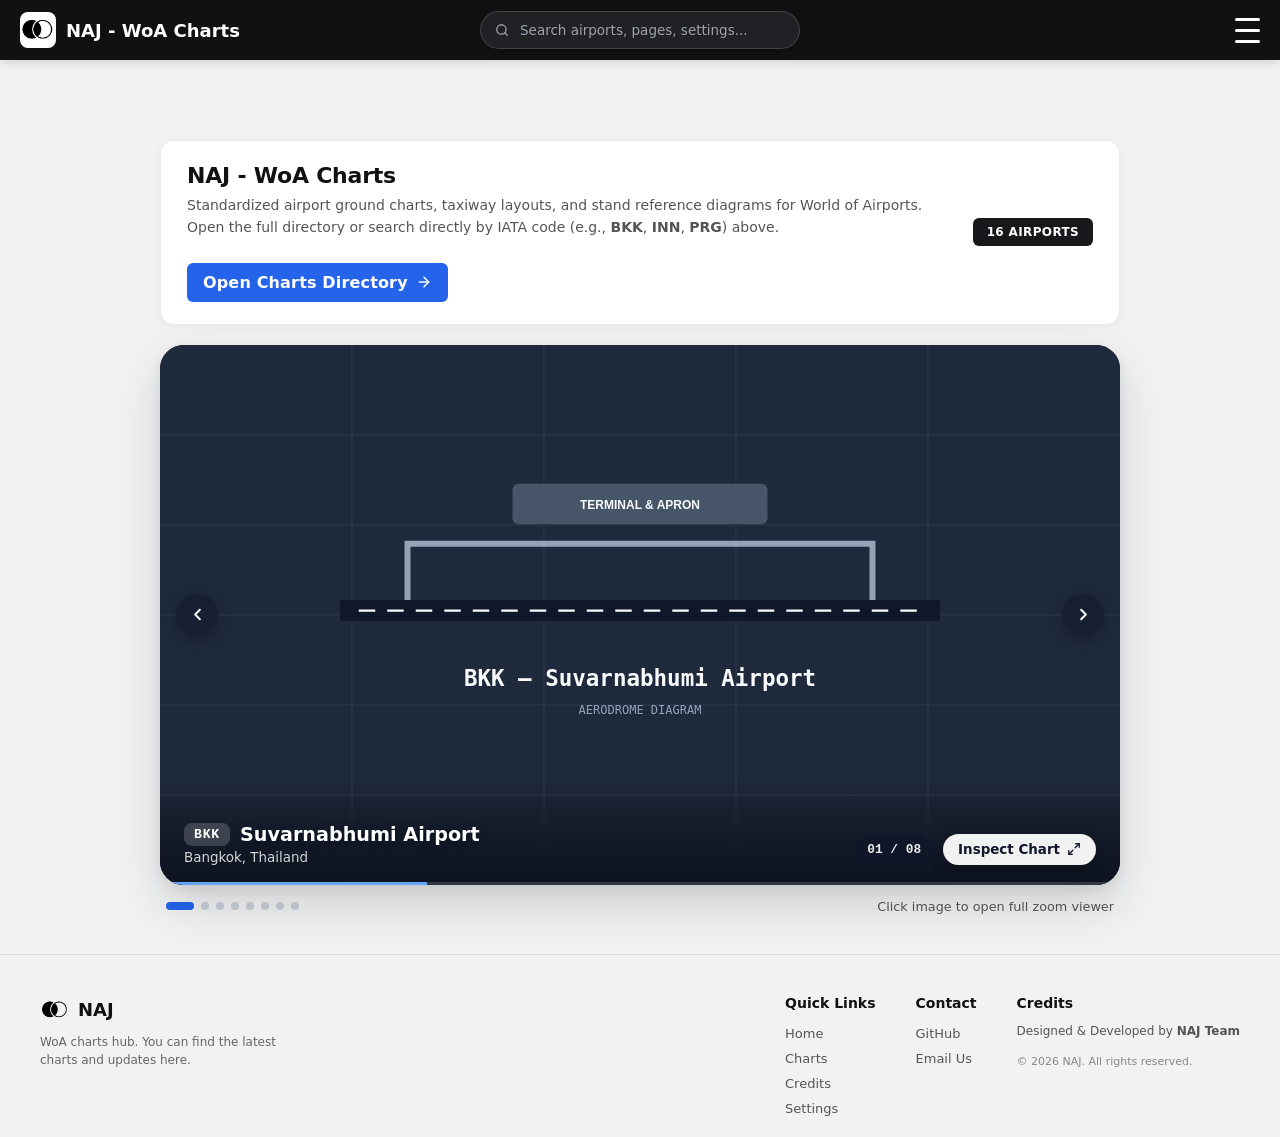
==== commit 878e8f94: "Add files via upload" ====
--- a/index.html
+++ b/index.html
@@ -3,7 +3,7 @@
 <head>
     <meta charset="UTF-8">
     <meta name="viewport" content="width=device-width, initial-scale=1.0">
-    <title>NAJ - WoA Charts</title>
+    <title>Home | NAJ - WoA</title>
     <link rel="icon" type="image/png" href="web-data/picture/Logoicon1.png">
     <script>
         if (localStorage.getItem("app_theme") === "dark") {
@@ -471,14 +471,14 @@
                 <div class="footer-col">
                     <h4>Contact</h4>
                     <ul>
-                        <li><a href="https://github.com/EdwardMarico" target="_blank">GitHub</a></li>
+                        <li><a href="https://github.com/NAJ-NuerAnnJim" target="_blank">GitHub</a></li>
                         <li><a href="mailto:thiraphat.yt.ac@gmail.com">Email Us</a></li>
                     </ul>
                 </div>
 
                 <div class="footer-col">
                     <h4>Credits</h4>
-                    <p>Designed &amp; Developed by <strong>EdwardMarico</strong></p>
+                    <p>Designed &amp; Developed by <strong>NAJ Team</strong></p>
                     <p class="copyright">&copy; 2026 NAJ. All rights reserved.</p>
                 </div>
             </div>
--- a/style.css
+++ b/style.css
@@ -2323,3 +2323,117 @@
     background-color: #32323c;
     border-color: rgba(255, 255, 255, 0.28);
 }
+
+/* ==========================================
+   VIEWER PAGE — LIGHT MODE SUPPORT
+   ========================================== */
+body.viewer-page-body:not(.dark-mode) {
+    background-color: #f2f2f5 !important;
+}
+
+body:not(.dark-mode) .chart-viewer-page {
+    background-color: #f2f2f5;
+}
+
+body:not(.dark-mode) .viewer-toolbar {
+    background-color: #ffffff;
+    border-bottom: 1px solid rgba(0, 0, 0, 0.08);
+    color: #111111;
+}
+
+body:not(.dark-mode) .viewer-back-btn,
+body:not(.dark-mode) .viewer-btn {
+    background-color: #f4f4f6;
+    border-color: rgba(0, 0, 0, 0.12);
+    color: #18181c;
+}
+
+body:not(.dark-mode) .viewer-back-btn:hover,
+body:not(.dark-mode) .viewer-btn:hover {
+    background-color: #e4e4e7;
+    border-color: rgba(0, 0, 0, 0.22);
+}
+
+body:not(.dark-mode) .viewer-name-wrap h1,
+body:not(.dark-mode) .viewer-name-wrap h2,
+body:not(.dark-mode) .zoom-level-text {
+    color: #111111;
+}
+
+body:not(.dark-mode) .viewer-name-wrap span,
+body:not(.dark-mode) .viewer-error-state {
+    color: #64748b;
+}
+
+body:not(.dark-mode) .rotation-control-group {
+    background-color: #f4f4f6;
+    border-color: rgba(0, 0, 0, 0.12);
+}
+
+body:not(.dark-mode) .rotation-deg-btn {
+    background-color: #ffffff;
+    border-color: rgba(0, 0, 0, 0.12);
+    color: #18181c;
+}
+
+body:not(.dark-mode) .viewer-controls > span[aria-hidden="true"] {
+    background: rgba(0, 0, 0, 0.14) !important;
+}
+
+body:not(.dark-mode) .viewer-taxi-select-btn {
+    background-color: rgba(37, 99, 235, 0.09);
+    border-color: rgba(37, 99, 235, 0.28);
+    color: #1d4ed8;
+}
+
+body:not(.dark-mode) .viewer-taxi-select-btn:hover,
+body:not(.dark-mode) .viewer-taxi-dropdown.is-open .viewer-taxi-select-btn {
+    background-color: #2563eb;
+    border-color: #2563eb;
+    color: #ffffff;
+}
+
+body:not(.dark-mode) .viewer-taxi-menu {
+    background-color: #ffffff;
+    border-color: rgba(0, 0, 0, 0.1);
+    box-shadow: 0 14px 34px rgba(0, 0, 0, 0.15);
+}
+
+body:not(.dark-mode) .viewer-taxi-menu-header {
+    color: #64748b;
+    border-bottom-color: rgba(0, 0, 0, 0.08);
+}
+
+body:not(.dark-mode) .viewer-taxi-option {
+    color: #18181c;
+}
+
+body:not(.dark-mode) .viewer-taxi-option:hover {
+    background-color: rgba(37, 99, 235, 0.08);
+    color: #1d4ed8;
+}
+
+body:not(.dark-mode) .viewer-taxi-option.is-selected {
+    background-color: rgba(37, 99, 235, 0.14);
+    color: #1d4ed8;
+}
+
+body:not(.dark-mode) .viewer-taxi-option-num {
+    background-color: rgba(37, 99, 235, 0.12);
+    color: #1d4ed8;
+}
+
+body:not(.dark-mode) .viewer-taxi-option.is-selected .viewer-taxi-option-num {
+    background-color: #2563eb;
+    color: #ffffff;
+}
+
+body:not(.dark-mode) .viewer-stage img {
+    box-shadow: 0 10px 30px rgba(0, 0, 0, 0.16);
+}
+
+body:not(.dark-mode) .viewer-hint-bar {
+    background-color: #ffffff;
+    border-top: 1px solid rgba(0, 0, 0, 0.08);
+    color: #64748b;
+}
